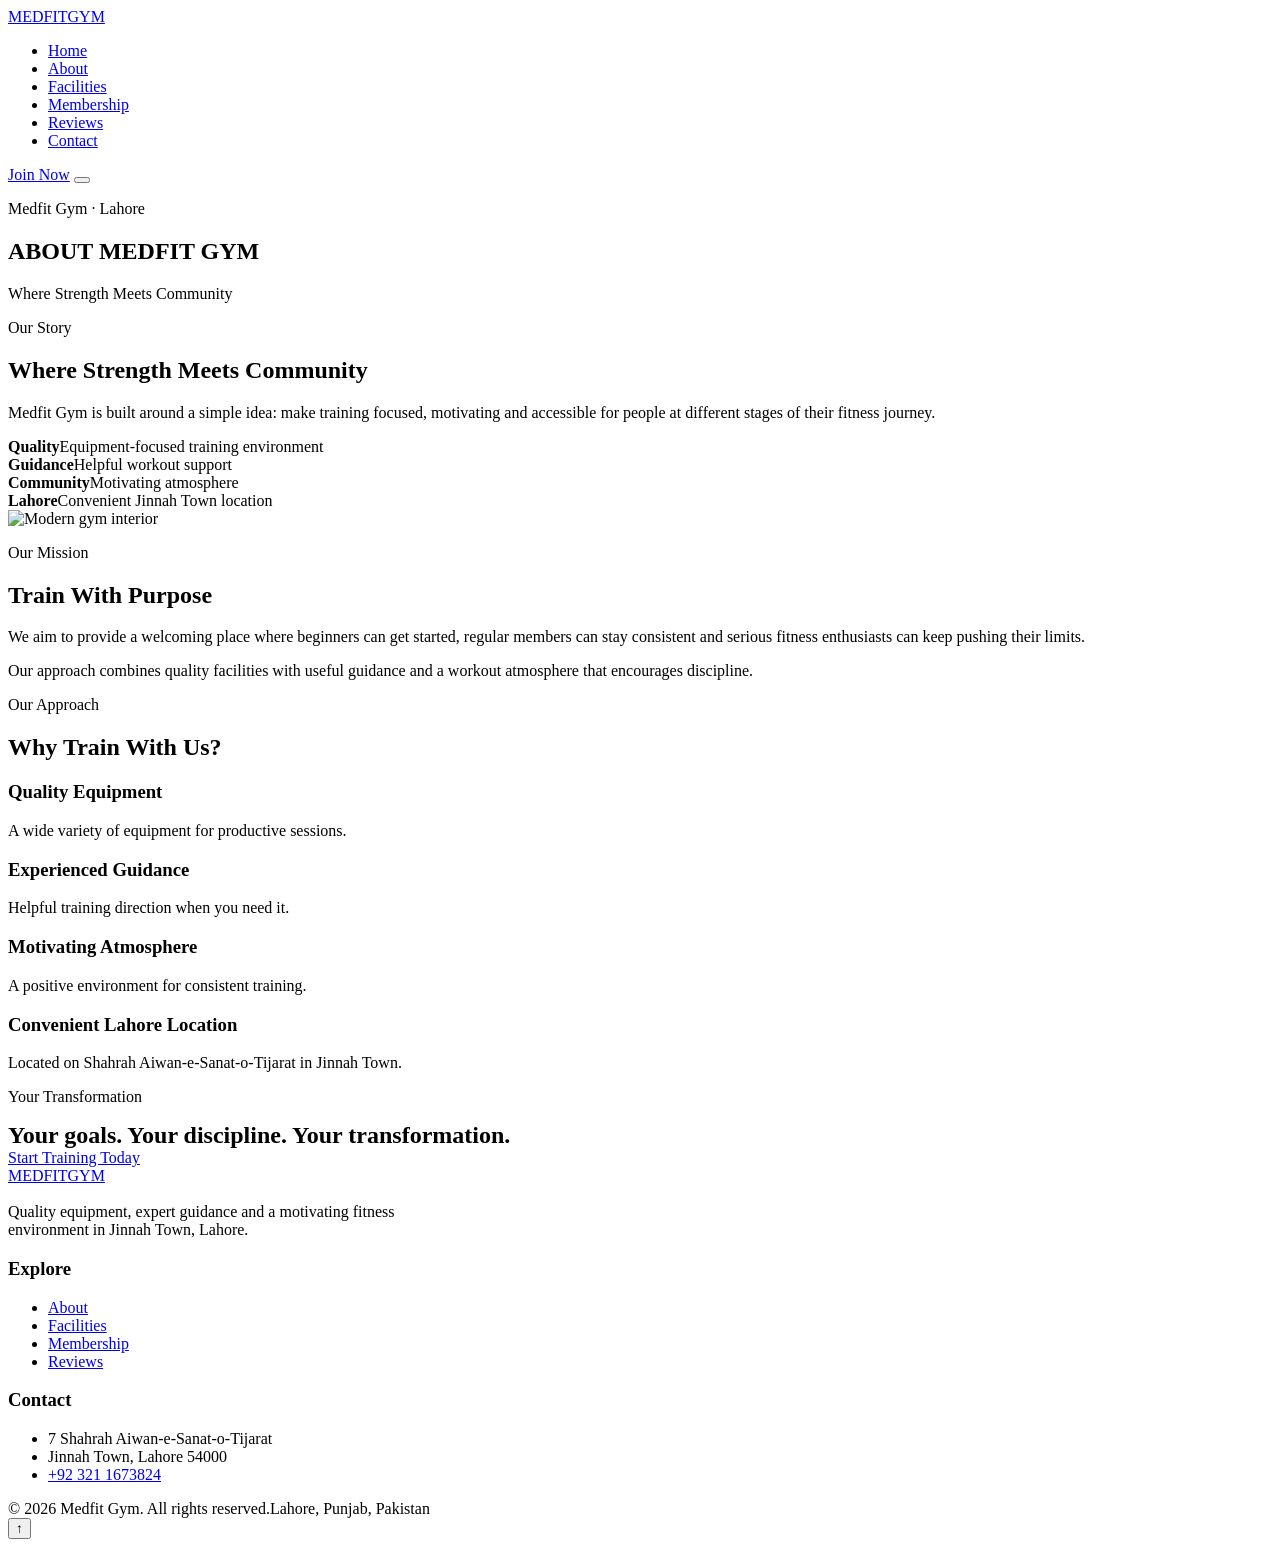
==== about.html @ 2bda9340 "MEDFIT GYM website MEDFIT GYM website" ====
<!doctype html><html lang="en"><head><meta charset="utf-8"><meta name="viewport" content="width=device-width,initial-scale=1">
<title>About Medfit Gym | Lahore</title><meta name="description" content="Learn about Medfit Gym's training environment, approach and mission in Jinnah Town, Lahore."><meta property="og:title" content="About Medfit Gym | Lahore"><meta property="og:description" content="Learn about Medfit Gym's training environment, approach and mission in Jinnah Town, Lahore."><meta property="og:type" content="website">
<link rel="stylesheet" href="css/style.css"><script type="application/ld+json">
{"@context":"https://schema.org","@type":"HealthAndBeautyBusiness","name":"Medfit Gym","telephone":"+923211673824","address":{"@type":"PostalAddress","streetAddress":"7 Shahrah Aiwan-e-Sanat-o-Tijarat, Jinnah Town","addressLocality":"Lahore","postalCode":"54000","addressCountry":"PK"}}
</script></head><body><header><div class="container nav">
<a class="logo" href="index.html">MEDFIT<span>GYM</span></a>
<nav><ul class="nav-links">
<li><a href="index.html">Home</a></li><li><a href="about.html">About</a></li><li><a href="facilities.html">Facilities</a></li><li><a href="membership.html">Membership</a></li><li><a href="reviews.html">Reviews</a></li><li><a href="contact.html">Contact</a></li>
</ul></nav>
<a class="btn small" href="contact.html">Join Now</a>
<button class="menu-btn" aria-label="Open menu" aria-expanded="false"><span></span><span></span><span></span></button>
</div></header>
<section class="hero page-hero about-hero"><div class="container hero-content reveal"><p class="eyebrow">Medfit Gym · Lahore</p><h1>ABOUT MEDFIT GYM</h1><p class="lead">Where Strength Meets Community</p></div></section>
<section class="section"><div class="container"><div class="reveal"><p class="eyebrow">Our Story</p><h2>Where Strength Meets Community</h2><p class="lead">Medfit Gym is built around a simple idea: make training focused, motivating and accessible for people at different stages of their fitness journey.</p></div>
<div class="grid stats"><div class="stat reveal"><strong>Quality</strong><span>Equipment-focused training environment</span></div><div class="stat reveal"><strong>Guidance</strong><span>Helpful workout support</span></div><div class="stat reveal"><strong>Community</strong><span>Motivating atmosphere</span></div><div class="stat reveal"><strong>Lahore</strong><span>Convenient Jinnah Town location</span></div></div></div></section>
<section class="section"><div class="container split"><img loading="lazy" class="reveal" src="https://images.unsplash.com/photo-1571902943202-507ec2618e8f?auto=format&fit=crop&w=1200&q=85" alt="Modern gym interior"><div class="copy reveal"><p class="eyebrow">Our Mission</p><h2>Train With Purpose</h2><p>We aim to provide a welcoming place where beginners can get started, regular members can stay consistent and serious fitness enthusiasts can keep pushing their limits.</p><p>Our approach combines quality facilities with useful guidance and a workout atmosphere that encourages discipline.</p></div></div></section>
<section class="section"><div class="container"><p class="eyebrow reveal">Our Approach</p><h2 class="reveal">Why Train With Us?</h2><div class="grid features"><div class="card reveal"><h3>Quality Equipment</h3><p class="muted">A wide variety of equipment for productive sessions.</p></div><div class="card reveal"><h3>Experienced Guidance</h3><p class="muted">Helpful training direction when you need it.</p></div><div class="card reveal"><h3>Motivating Atmosphere</h3><p class="muted">A positive environment for consistent training.</p></div><div class="card reveal"><h3>Convenient Lahore Location</h3><p class="muted">Located on Shahrah Aiwan-e-Sanat-o-Tijarat in Jinnah Town.</p></div></div></div></section>
<section class="band"><div class="container"><div><p class="eyebrow">Your Transformation</p><h2 style="margin:0">Your goals. Your discipline. Your transformation.</h2></div><a class="btn" href="contact.html">Start Training Today</a></div></section><footer><div class="container">
<div class="footer-grid">
<div><a class="logo" href="index.html">MEDFIT<span>GYM</span></a><p class="muted" style="margin-top:18px;max-width:420px">Quality equipment, expert guidance and a motivating fitness environment in Jinnah Town, Lahore.</p></div>
<div><h3>Explore</h3><ul class="footer-links" style="margin-top:15px"><li><a href="about.html">About</a></li><li><a href="facilities.html">Facilities</a></li><li><a href="membership.html">Membership</a></li><li><a href="reviews.html">Reviews</a></li></ul></div>
<div><h3>Contact</h3><ul class="footer-links" style="margin-top:15px"><li>7 Shahrah Aiwan-e-Sanat-o-Tijarat</li><li>Jinnah Town, Lahore 54000</li><li><a href="tel:+923211673824">+92 321 1673824</a></li></ul></div>
</div><div class="footer-bottom"><span>© 2026 Medfit Gym. All rights reserved.</span><span>Lahore, Punjab, Pakistan</span></div>
</div></footer><button class="top-btn" aria-label="Scroll to top">↑</button><script src="js/script.js"></script></body></html>
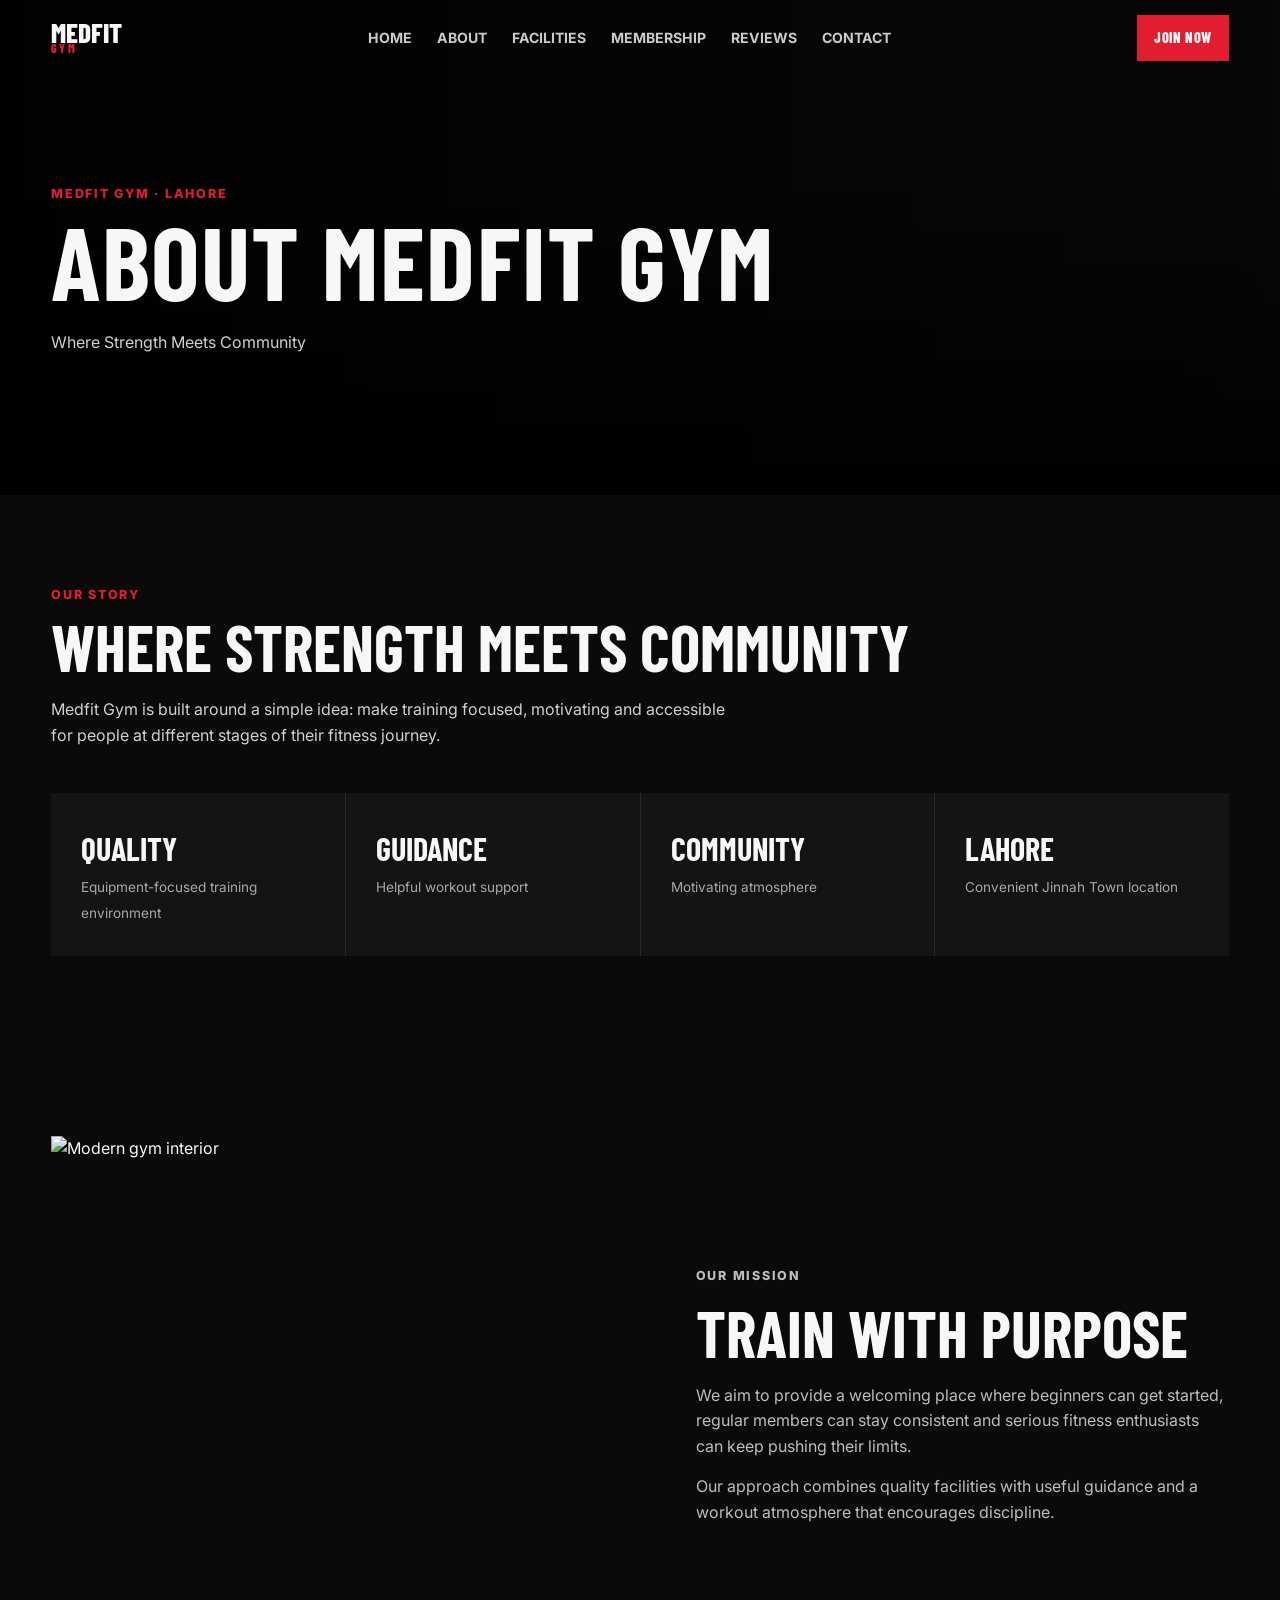
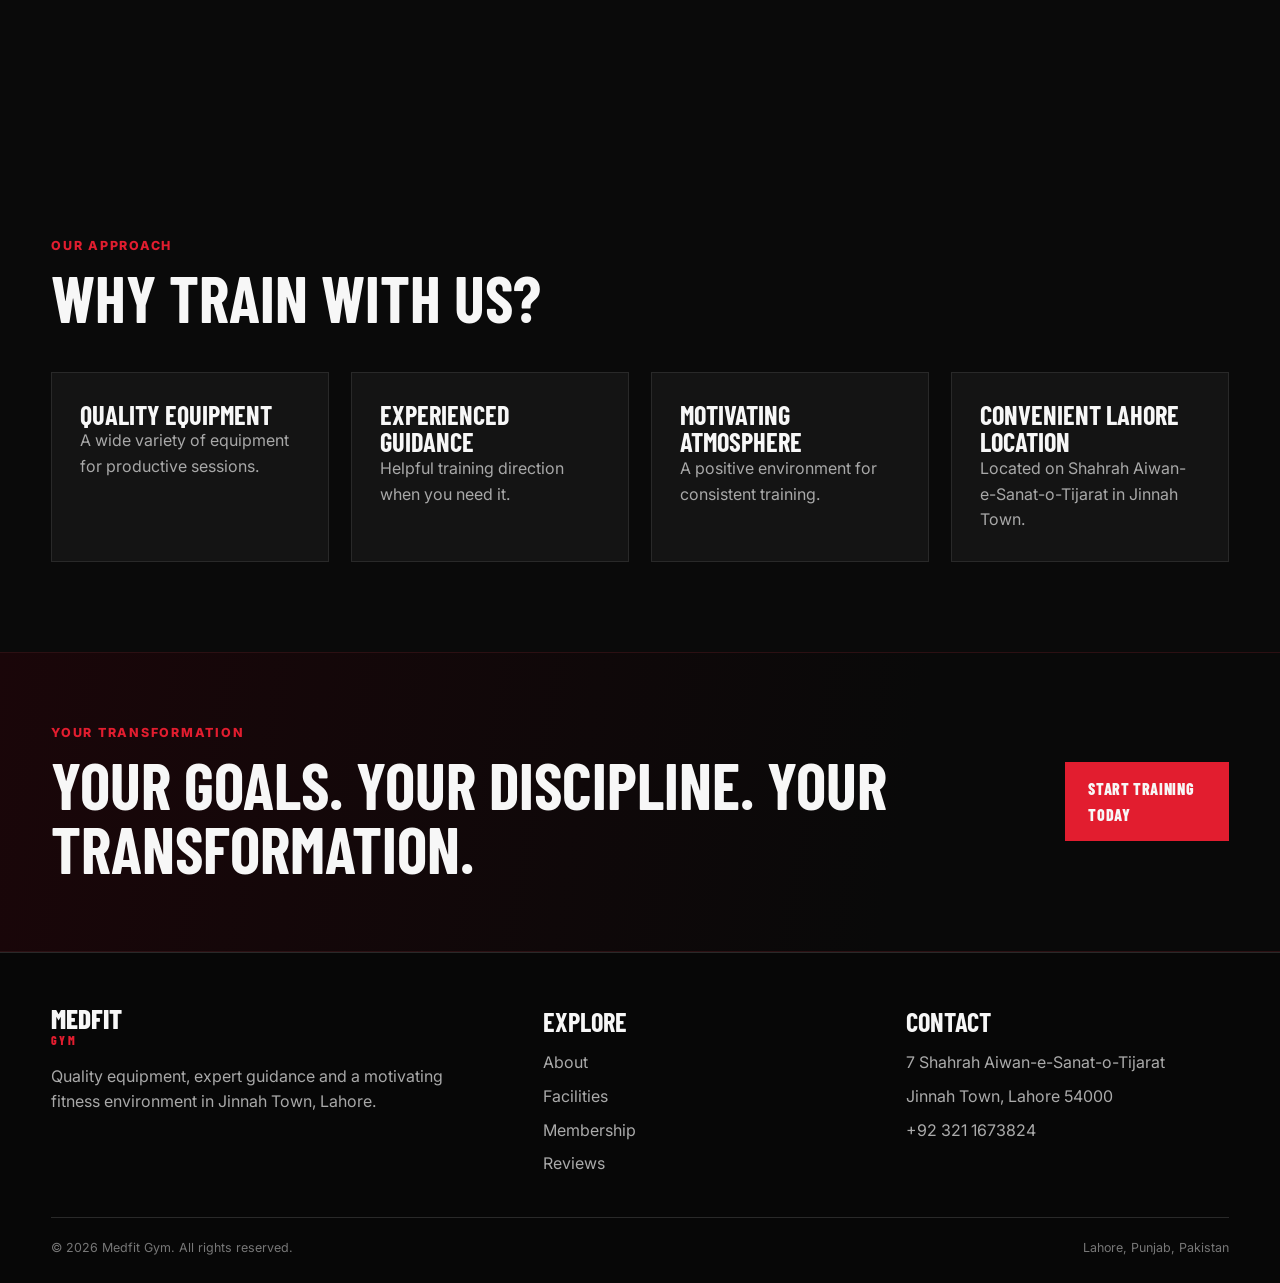
==== commit b7fe0355: "updating js and css updating js and css" ====
--- a/about.html
+++ b/about.html
@@ -1,6 +1,6 @@
 <!doctype html><html lang="en"><head><meta charset="utf-8"><meta name="viewport" content="width=device-width,initial-scale=1">
 <title>About Medfit Gym | Lahore</title><meta name="description" content="Learn about Medfit Gym's training environment, approach and mission in Jinnah Town, Lahore."><meta property="og:title" content="About Medfit Gym | Lahore"><meta property="og:description" content="Learn about Medfit Gym's training environment, approach and mission in Jinnah Town, Lahore."><meta property="og:type" content="website">
-<link rel="stylesheet" href="css/style.css"><script type="application/ld+json">
+<link rel="stylesheet" href="style.css"><script type="application/ld+json">
 {"@context":"https://schema.org","@type":"HealthAndBeautyBusiness","name":"Medfit Gym","telephone":"+923211673824","address":{"@type":"PostalAddress","streetAddress":"7 Shahrah Aiwan-e-Sanat-o-Tijarat, Jinnah Town","addressLocality":"Lahore","postalCode":"54000","addressCountry":"PK"}}
 </script></head><body><header><div class="container nav">
 <a class="logo" href="index.html">MEDFIT<span>GYM</span></a>
@@ -21,4 +21,4 @@
 <div><h3>Explore</h3><ul class="footer-links" style="margin-top:15px"><li><a href="about.html">About</a></li><li><a href="facilities.html">Facilities</a></li><li><a href="membership.html">Membership</a></li><li><a href="reviews.html">Reviews</a></li></ul></div>
 <div><h3>Contact</h3><ul class="footer-links" style="margin-top:15px"><li>7 Shahrah Aiwan-e-Sanat-o-Tijarat</li><li>Jinnah Town, Lahore 54000</li><li><a href="tel:+923211673824">+92 321 1673824</a></li></ul></div>
 </div><div class="footer-bottom"><span>© 2026 Medfit Gym. All rights reserved.</span><span>Lahore, Punjab, Pakistan</span></div>
-</div></footer><button class="top-btn" aria-label="Scroll to top">↑</button><script src="js/script.js"></script></body></html>+</div></footer><button class="top-btn" aria-label="Scroll to top">↑</button><script src="script.js"></script></body></html>
--- a/style.css
+++ b/style.css
@@ -0,0 +1,52 @@
+
+@import url('https://fonts.googleapis.com/css2?family=Barlow+Condensed:wght@500;600;700;800&family=Inter:wght@400;500;600;700;800&display=swap');
+:root{--bg:#0a0a0a;--panel:#141414;--panel2:#1b1b1b;--red:#e21d2f;--white:#f7f7f7;--muted:#a8a8a8;--line:#292929;--max:1180px}
+*{box-sizing:border-box;margin:0;padding:0}
+html{scroll-behavior:smooth}
+body{font-family:Inter,Arial,sans-serif;background:var(--bg);color:var(--white);line-height:1.6;overflow-x:hidden}
+a{color:inherit;text-decoration:none} img{display:block;max-width:100%} button,input,textarea{font:inherit}
+.container{width:min(92%,var(--max));margin:auto}.section{padding:90px 0}
+.eyebrow{color:var(--red);font-weight:800;text-transform:uppercase;letter-spacing:.14em;font-size:.78rem;margin-bottom:10px}
+h1,h2,h3,.logo,.btn{font-family:"Barlow Condensed",sans-serif;text-transform:uppercase}
+h1{font-size:clamp(3.2rem,8vw,7rem);line-height:.9;letter-spacing:.015em}
+h2{font-size:clamp(2.4rem,5vw,4rem);line-height:1;margin-bottom:18px}
+h3{font-size:1.65rem;line-height:1.05}
+.lead{color:#d0d0d0;max-width:680px}.muted{color:var(--muted)}
+.btn{display:inline-flex;align-items:center;justify-content:center;gap:8px;padding:13px 22px;background:var(--red);font-weight:800;letter-spacing:.04em;transition:.25s;border:1px solid var(--red);cursor:pointer}
+.btn:hover{transform:translateY(-2px);filter:brightness(1.12)}.btn.outline{background:transparent;border-color:#777}.btn.outline:hover{border-color:var(--red);background:var(--red)}
+.btn.small{padding:10px 16px;font-size:.9rem}
+header{position:fixed;top:0;left:0;width:100%;z-index:1000;transition:.3s;border-bottom:1px solid transparent}
+header.scrolled{background:rgba(8,8,8,.96);border-color:var(--line);backdrop-filter:blur(12px)}
+.nav{height:76px;display:flex;align-items:center;justify-content:space-between;gap:20px}
+.logo{font-weight:800;font-size:1.7rem;line-height:.8}.logo span{color:var(--red);display:block;font-size:.75rem;letter-spacing:.18em}
+.nav-links{display:flex;align-items:center;gap:25px;list-style:none;font-size:.88rem;font-weight:700;text-transform:uppercase}
+.nav-links a{opacity:.82;transition:.2s}.nav-links a:hover,.nav-links a.active{opacity:1;color:#fff}.nav-links a.active{color:var(--red)}
+.menu-btn{display:none;background:none;border:0;color:#fff;width:42px;height:42px;cursor:pointer}.menu-btn span{display:block;width:24px;height:2px;background:#fff;margin:5px auto;transition:.2s}
+.hero{min-height:78vh;display:flex;align-items:end;padding:150px 0 75px;position:relative;background-size:cover;background-position:center}
+.hero:before{content:"";position:absolute;inset:0;background:linear-gradient(90deg,rgba(0,0,0,.88),rgba(0,0,0,.35)),linear-gradient(0deg,rgba(0,0,0,.85),transparent 65%)}
+.hero-content{position:relative;z-index:1}.hero h1{max-width:850px}.hero .lead{margin:24px 0 30px}.actions{display:flex;gap:12px;flex-wrap:wrap}
+.home-hero{min-height:92vh;background-image:url('https://images.unsplash.com/photo-1534438327276-14e5300c3a48?auto=format&fit=crop&w=2000&q=85')}
+.page-hero{min-height:55vh}.about-hero{background-image:url('https://images.unsplash.com/photo-1571902943202-507ec2618e8f?auto=format&fit=crop&w=1800&q=85')}
+.facility-hero{background-image:url('https://images.unsplash.com/photo-1581009146145-b5ef050c2e1e?auto=format&fit=crop&w=1800&q=85')}
+.member-hero{background-image:url('https://images.unsplash.com/photo-1583454110551-21f2fa2afe61?auto=format&fit=crop&w=1800&q=85')}
+.review-hero{background-image:url('https://images.unsplash.com/photo-1571019613454-1cb2f99b2d8b?auto=format&fit=crop&w=1800&q=85')}
+.contact-hero{background-image:url('https://images.unsplash.com/photo-1579758629938-03607ccdbaba?auto=format&fit=crop&w=1800&q=85')}
+.location-pill{display:inline-flex;gap:8px;align-items:center;color:#ddd;margin-top:24px;font-size:.9rem}.dot{width:8px;height:8px;background:var(--red);border-radius:50%}
+.grid{display:grid;gap:22px}.features{grid-template-columns:repeat(4,1fr);margin-top:42px}.card{background:var(--panel);border:1px solid var(--line);padding:28px;transition:.3s}.card:hover{transform:translateY(-5px);border-color:#444}.icon{color:var(--red);font-size:1.8rem;margin-bottom:22px}
+.split{display:grid;grid-template-columns:1.05fr .95fr;gap:55px;align-items:center}.split img{width:100%;height:520px;object-fit:cover}.split .copy p{margin:15px 0;color:#bdbdbd}
+.experience{grid-template-columns:repeat(4,1fr);margin-top:38px}.visual-card{min-height:310px;position:relative;overflow:hidden;background:#222}.visual-card img{width:100%;height:100%;object-fit:cover;transition:.5s}.visual-card:after{content:"";position:absolute;inset:35% 0 0;background:linear-gradient(transparent,rgba(0,0,0,.92))}.visual-card:hover img{transform:scale(1.06)}.visual-card div{position:absolute;z-index:2;bottom:22px;left:22px}
+.band{padding:70px 0;background:linear-gradient(100deg,#1a0609,#090909 70%);border-block:1px solid #2c1013}.band .container{display:flex;align-items:center;justify-content:space-between;gap:30px}
+.review-grid{grid-template-columns:repeat(3,1fr);margin-top:38px}.stars{color:#ffcf33;letter-spacing:2px;margin:15px 0}.review-meta{font-size:.8rem;color:#888;margin-top:5px}.quote{font-size:1.02rem;color:#d5d5d5}
+.gallery{display:grid;grid-template-columns:repeat(12,1fr);grid-auto-rows:210px;gap:14px;margin-top:40px}.gallery-item{position:relative;overflow:hidden;cursor:pointer}.gallery-item:nth-child(1){grid-column:span 7;grid-row:span 2}.gallery-item:nth-child(2){grid-column:span 5}.gallery-item:nth-child(3){grid-column:span 5}.gallery-item:nth-child(4){grid-column:span 4}.gallery-item:nth-child(5){grid-column:span 4}.gallery-item:nth-child(6){grid-column:span 4}.gallery-item img{width:100%;height:100%;object-fit:cover;transition:.5s}.gallery-item:after{content:"";position:absolute;inset:0;background:linear-gradient(transparent 45%,rgba(0,0,0,.8));opacity:.8}.gallery-item span{position:absolute;z-index:2;bottom:15px;left:18px;font-family:"Barlow Condensed";font-size:1.45rem;text-transform:uppercase}
+.plans{grid-template-columns:repeat(3,1fr);margin-top:40px}.plan{padding:32px;background:var(--panel);border:1px solid var(--line);position:relative}.plan.featured{border-color:var(--red)}.badge{position:absolute;top:0;right:0;background:var(--red);padding:6px 12px;font-size:.7rem;font-weight:800}.plan ul{list-style:none;margin:22px 0 28px;color:#c4c4c4}.plan li{padding:9px 0;border-bottom:1px solid var(--line)}.plan li:before{content:"✓";color:var(--red);font-weight:800;margin-right:9px}
+.goals{grid-template-columns:repeat(4,1fr);margin-top:35px}.goal{padding:30px;background:#111;border-left:3px solid var(--red)}
+.stats{display:grid;grid-template-columns:repeat(4,1fr);gap:1px;background:var(--line);margin-top:45px}.stat{background:var(--panel);padding:30px}.stat strong{display:block;font-family:"Barlow Condensed";font-size:2rem;text-transform:uppercase}.stat span{color:var(--muted);font-size:.85rem}
+.contact-grid{display:grid;grid-template-columns:.9fr 1.1fr;gap:50px}.info{display:grid;gap:14px}.info-card{padding:22px;background:var(--panel);border:1px solid var(--line)}.info-card strong{display:block;color:var(--red);font-size:.75rem;letter-spacing:.1em;text-transform:uppercase;margin-bottom:5px}
+form{display:grid;gap:15px;background:var(--panel);padding:30px;border:1px solid var(--line)}label{font-size:.8rem;color:#bbb;font-weight:700}input,textarea{width:100%;background:#0d0d0d;border:1px solid #333;color:#fff;padding:13px;margin-top:6px;outline:none}input:focus,textarea:focus{border-color:var(--red)}textarea{min-height:150px;resize:vertical}.form-msg{display:none;padding:12px;border:1px solid #385b3b;background:#102012;color:#bde5c0}.form-msg.show{display:block}
+.map{margin-top:50px;min-height:280px;background:radial-gradient(circle at 40% 40%,#252525,#0e0e0e);border:1px solid var(--line);display:grid;place-items:center;text-align:center;padding:30px}.map-pin{font-size:2rem;color:var(--red)}
+footer{border-top:1px solid var(--line);padding:55px 0 25px;background:#070707}.footer-grid{display:grid;grid-template-columns:1.4fr 1fr 1fr;gap:40px}.footer-links{list-style:none;display:grid;gap:8px;color:#aaa}.footer-bottom{border-top:1px solid var(--line);margin-top:40px;padding-top:20px;color:#777;font-size:.78rem;display:flex;justify-content:space-between}
+.top-btn{position:fixed;right:20px;bottom:20px;width:45px;height:45px;background:var(--red);border:0;color:#fff;z-index:900;cursor:pointer;display:none}.top-btn.show{display:block}
+.reveal{opacity:0;transform:translateY(22px);transition:.7s}.reveal.visible{opacity:1;transform:none}
+.lightbox{position:fixed;inset:0;background:rgba(0,0,0,.9);z-index:2000;display:none;place-items:center;padding:25px}.lightbox.open{display:grid}.lightbox img{max-height:90vh;max-width:92vw}.close-lightbox{position:absolute;top:20px;right:25px;background:none;color:#fff;border:0;font-size:2rem;cursor:pointer}
+@media(max-width:900px){.features,.experience,.goals{grid-template-columns:repeat(2,1fr)}.review-grid,.plans{grid-template-columns:1fr}.split,.contact-grid{grid-template-columns:1fr}.split img{height:400px}.footer-grid{grid-template-columns:1fr 1fr}.nav-links{position:fixed;top:76px;left:0;right:0;background:#0b0b0b;border-bottom:1px solid var(--line);display:grid;gap:0;padding:10px 5%;transform:translateY(-140%);transition:.3s}.nav-links.open{transform:translateY(0)}.nav-links li a{display:block;padding:14px 0}.menu-btn{display:block}.nav>.btn{display:none}}
+@media(max-width:600px){.section{padding:65px 0}.hero{min-height:78vh;padding:125px 0 55px}.page-hero{min-height:52vh}.features,.experience,.goals,.stats{grid-template-columns:1fr}.gallery{grid-template-columns:1fr 1fr;grid-auto-rows:180px}.gallery-item:nth-child(n){grid-column:span 1;grid-row:span 1}.gallery-item:first-child{grid-column:span 2}.band .container{align-items:flex-start;flex-direction:column}.footer-grid{grid-template-columns:1fr}.footer-bottom{flex-direction:column;gap:8px}.split img{height:320px}.card,.plan,form{padding:22px}}
